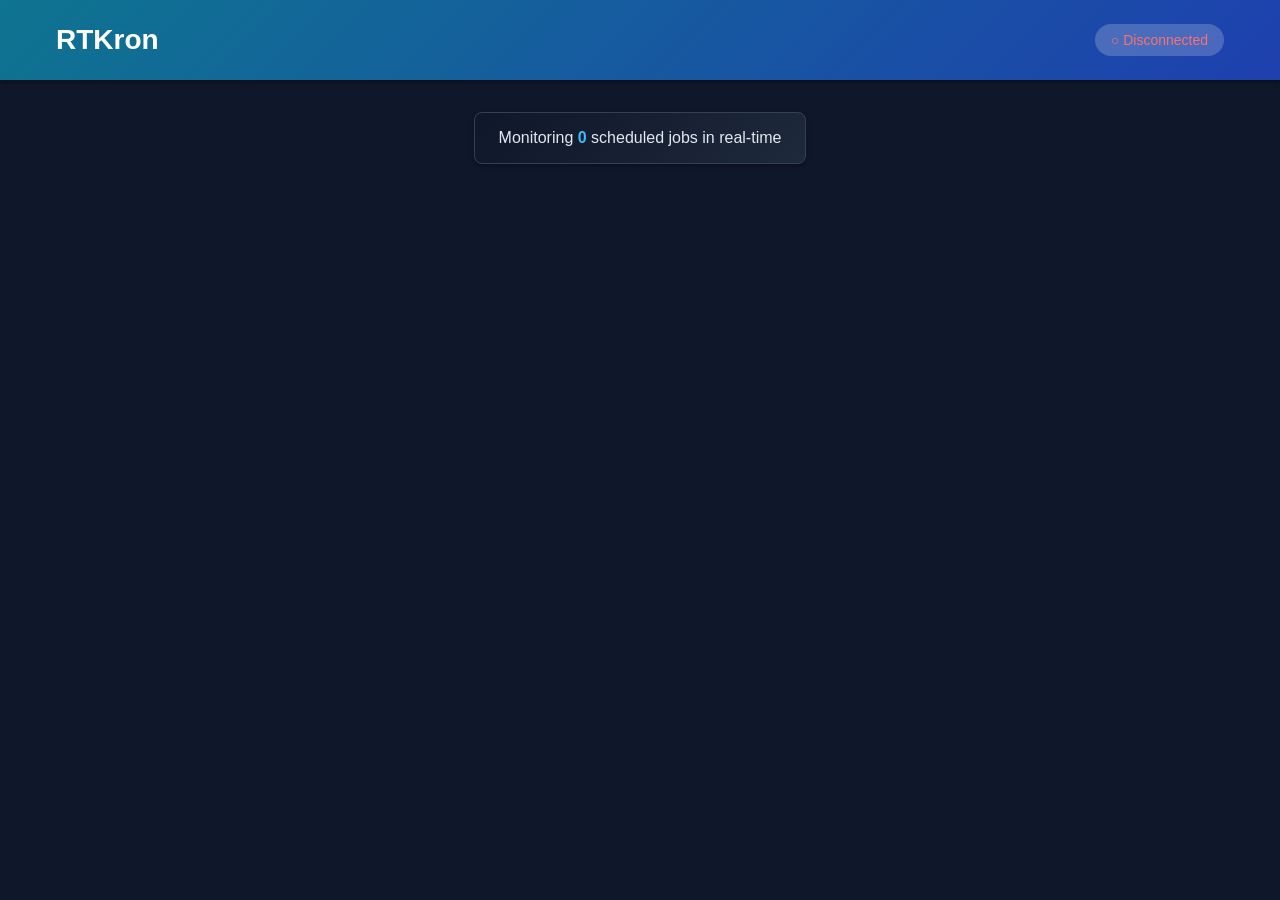
==== internal/api/static/index.html @ bca32833 "feat: self-hosted single-app UI forked from gocron-ui, drop gocron-ui dep Replace the gocron-ui /sch" ====
<!DOCTYPE html>
<html lang="en">
<head>
    <meta charset="UTF-8">
    <meta name="viewport" content="width=device-width, initial-scale=1.0">
    <title>RTKron</title>
    <link rel="stylesheet" href="style.css">
</head>
<body>
    <header class="header">
        <div class="container">
            <div class="header-content">
                <h1 class="header-title">
                    <span id="main-title">RTKron</span>
                    <small id="powered-by" class="powered-by" style="display: none;">codeg manager</small>
                </h1>
                <div class="header-status">
                    <span id="connection-status" class="status-indicator disconnected">
                        ○ Disconnected
                    </span>
                </div>
            </div>
        </div>
    </header>

    <!-- main content -->
    <main class="main-content">
        <div class="container">
            <div id="error-banner" class="error-banner" style="display: none;">
                <span id="error-message"></span>
                <button onclick="hideError()">×</button>
            </div>

            <div class="actions">
                <div class="info-banner">
                    <span>Monitoring <strong id="job-count">0</strong> scheduled jobs in real-time</span>
                </div>
            </div>

            <div id="jobs-container">
                <!-- jobs will be rendered here -->
            </div>
        </div>
    </main>

    <script src="app.js"></script>
</body>
</html>
---- internal/api/static/style.css ----
* {
    margin: 0;
    padding: 0;
    box-sizing: border-box;
}

body {
    font-family: 'Inter', -apple-system, BlinkMacSystemFont, 'Segoe UI', 'Roboto', 'Oxygen',
        'Ubuntu', 'Cantarell', 'Fira Sans', 'Droid Sans', 'Helvetica Neue', sans-serif;
    -webkit-font-smoothing: antialiased;
    -moz-osx-font-smoothing: grayscale;
    background-color: #0f172a;
    color: #f8fafc;
    min-height: 100vh;
    display: flex;
    flex-direction: column;
}

.container {
    max-width: 1200px;
    margin: 0 auto;
    padding: 0 1rem;
    width: 100%;
}

/* Header */
.header {
    background: linear-gradient(135deg, #0e7490 0%, #1e40af 100%);
    color: white;
    padding: 1.5rem 0;
    box-shadow: 0 2px 4px rgba(0, 0, 0, 0.4);
}

.header-content {
    display: flex;
    justify-content: space-between;
    align-items: center;
}

.header-title {
    font-size: 1.75rem;
    font-weight: 700;
    display: flex;
    flex-direction: column;
    align-items: flex-start;
    gap: 0.25rem;
}

.powered-by {
    font-size: 0.75rem;
    font-weight: 400;
    opacity: 0.85;
    font-style: italic;
    letter-spacing: 0.3px;
}

.status-indicator {
    font-size: 0.875rem;
    font-weight: 500;
    padding: 0.5rem 1rem;
    border-radius: 20px;
    background-color: rgba(255, 255, 255, 0.2);
}

.status-indicator.connected {
    color: #4ade80;
}

.status-indicator.disconnected {
    color: #f87171;
}

/* Main Content */
.main-content {
    flex: 1;
    padding: 2rem 0;
}

.actions {
    margin-bottom: 2rem;
    display: flex;
    justify-content: center;
}

.info-banner {
    background: linear-gradient(135deg, #0f172a 0%, #1e293b 100%);
    color: #e2e8f0;
    padding: 1rem 1.5rem;
    border-radius: 8px;
    display: flex;
    align-items: center;
    gap: 0.75rem;
    border: 1px solid #334155;
    box-shadow: 0 2px 4px rgba(0, 0, 0, 0.3);
}

.info-icon {
    font-size: 1.5rem;
}

.info-banner strong {
    color: #38bdf8;
    font-weight: 700;
}

/* Buttons */
.btn {
    padding: 0.75rem 1.5rem;
    border: none;
    border-radius: 4px;
    font-size: 1rem;
    cursor: pointer;
    transition: all 0.2s;
    font-weight: 500;
}

.btn-primary {
    background: linear-gradient(135deg, #0ea5e9 0%, #2563eb 100%);
    color: white;
    box-shadow: 0 4px 6px rgba(14, 165, 233, 0.3);
}

.btn-primary:hover {
    box-shadow: 0 6px 12px rgba(14, 165, 233, 0.4);
    transform: translateY(-2px);
}

.btn-primary:disabled {
    background-color: #475569;
    cursor: not-allowed;
}

.btn-secondary {
    background-color: #475569;
    color: white;
}

.btn-secondary:hover {
    background-color: #334155;
}

.btn-success {
    background: linear-gradient(135deg, #10b981 0%, #14b8a6 100%);
    color: white;
    padding: 0.5rem 1rem;
    font-size: 0.875rem;
    border: none;
    box-shadow: 0 2px 4px rgba(16, 185, 129, 0.3);
}

.btn-success:hover {
    box-shadow: 0 4px 8px rgba(16, 185, 129, 0.4);
    transform: translateY(-1px);
}

.btn-danger {
    background: linear-gradient(135deg, #ef4444 0%, #d946ef 100%);
    color: white;
    padding: 0.5rem 1rem;
    font-size: 0.875rem;
    border: none;
    box-shadow: 0 2px 4px rgba(239, 68, 68, 0.3);
}

.btn-danger:hover {
    box-shadow: 0 4px 8px rgba(239, 68, 68, 0.4);
    transform: translateY(-1px);
}

.btn-sm {
    padding: 0.4rem 0.8rem;
    font-size: 0.875rem;
}

/* Error Banner */
.error-banner {
    background-color: #450a0a;
    color: #fecaca;
    padding: 1rem;
    border-radius: 4px;
    margin-bottom: 1rem;
    display: flex;
    justify-content: space-between;
    align-items: center;
    border: 1px solid #7f1d1d;
}

.error-banner button {
    background: none;
    border: none;
    color: #fecaca;
    font-size: 1.5rem;
    cursor: pointer;
    padding: 0;
    width: 2rem;
    height: 2rem;
}

/* Jobs List */
.job-list {
    margin-top: 2rem;
}

.job-list-title {
    font-size: 1.5rem;
    margin-bottom: 1.5rem;
    color: #f8fafc;
}

.job-grid {
    display: grid;
    grid-template-columns: repeat(auto-fill, minmax(350px, 1fr));
    gap: 1.5rem;
}

.empty-state {
    text-align: center;
    padding: 4rem 2rem;
    background: linear-gradient(135deg, #1e293b 0%, #0f172a 100%);
    border-radius: 12px;
    box-shadow: 0 4px 8px rgba(0, 0, 0, 0.4);
    border: 2px dashed #334155;
}

.empty-icon {
    font-size: 5rem;
    margin-bottom: 1rem;
    filter: grayscale(0.3);
}

.empty-state h2 {
    font-size: 1.5rem;
    color: #f8fafc;
    margin-bottom: 0.5rem;
}

.empty-state p {
    color: #94a3b8;
    font-size: 1rem;
    margin-bottom: 1.5rem;
}

.empty-hint {
    background: #1e3a5f;
    color: #bfdbfe;
    padding: 1rem;
    border-radius: 6px;
    border: 1px solid #1d4ed8;
    margin-top: 1rem;
    font-size: 0.9rem;
    max-width: 500px;
    margin-left: auto;
    margin-right: auto;
}

.empty-hint a,
.empty-hint code {
    color: #93c5fd;
}

/* Job Card */
.job-card {
    background: #1e293b;
    border-radius: 12px;
    padding: 1.5rem;
    box-shadow: 0 2px 8px rgba(0, 0, 0, 0.4);
    transition: all 0.3s ease;
    border: 1px solid #334155;
}

.job-card:hover {
    transform: translateY(-4px);
    box-shadow: 0 8px 16px rgba(0, 0, 0, 0.5);
    border-color: rgba(56, 189, 248, 0.3);
}

.job-card-header {
    display: flex;
    justify-content: space-between;
    align-items: flex-start;
    margin-bottom: 1rem;
}

.job-name {
    font-size: 1.25rem;
    color: #f8fafc;
    margin: 0;
    flex: 1;
    word-break: break-word;
}

.job-actions {
    display: flex;
    gap: 0.5rem;
}

.job-tags {
    display: flex;
    flex-wrap: wrap;
    gap: 0.5rem;
    margin-bottom: 1rem;
}

.job-info {
    display: flex;
    flex-direction: column;
    gap: 0.75rem;
    margin-bottom: 1rem;
}

.job-info-item {
    display: flex;
    flex-direction: column;
    gap: 0.25rem;
}

.job-info-label {
    font-size: 0.75rem;
    color: #94a3b8;
    text-transform: uppercase;
    letter-spacing: 0.5px;
    font-weight: 600;
    display: flex;
    align-items: center;
    gap: 0.35rem;
}

.job-info-label::before {
    content: '';
    display: inline-block;
    width: 4px;
    height: 4px;
    background: #38bdf8;
    border-radius: 50%;
}

.job-info-value {
    font-size: 0.875rem;
    color: #e2e8f0;
    display: flex;
    align-items: center;
    gap: 0.5rem;
    flex-wrap: wrap;
}

.schedule-badge {
    background: linear-gradient(135deg, #0ea5e9 0%, #2563eb 100%);
    color: white;
    padding: 0.375rem 0.75rem;
    border-radius: 6px;
    font-size: 0.8rem;
    font-weight: 600;
    display: inline-flex;
    align-items: center;
    gap: 0.35rem;
    margin-top: 0.25rem;
}

.schedule-badge::before {
    content: '⏱';
    font-size: 1rem;
}

.schedule-detail {
    font-size: 0.75rem;
    color: #94a3b8;
    font-family: 'Courier New', monospace;
    background: #0f172a;
    padding: 0.25rem 0.5rem;
    border-radius: 4px;
    margin-top: 0.25rem;
    display: inline-block;
}

.time-until {
    background: linear-gradient(135deg, #052e2b 0%, #064e3b 100%);
    color: #6ee7b7;
    padding: 0.25rem 0.65rem;
    border-radius: 12px;
    font-size: 0.75rem;
    font-weight: 600;
    border: 1px solid #065f46;
    display: inline-flex;
    align-items: center;
    gap: 0.25rem;
}

.job-id {
    font-family: monospace;
    font-size: 0.75rem;
    color: #64748b;
    word-break: break-all;
}

.job-schedule {
    margin-top: 1rem;
    padding-top: 1rem;
    border-top: 1px solid #334155;
}

.schedule-toggle {
    background: none;
    border: none;
    color: #38bdf8;
    cursor: pointer;
    font-size: 0.875rem;
    font-weight: 500;
    padding: 0;
    display: flex;
    align-items: center;
    gap: 0.25rem;
    transition: color 0.2s ease;
}

.schedule-toggle:hover {
    color: #7dd3fc;
}

.schedule-toggle span {
    transition: transform 0.2s ease;
    display: inline-block;
}

.schedule-details {
    margin-top: 0.75rem;
    padding-left: 1.25rem;
    overflow: hidden;
    transition: max-height 0.3s ease-out, opacity 0.2s ease-out;
    opacity: 1;
}

.schedule-details[style*="display: none"] {
    max-height: 0;
    opacity: 0;
}

.schedule-details[style*="display: block"] {
    max-height: 500px;
    opacity: 1;
}

.schedule-item {
    font-size: 0.875rem;
    color: #94a3b8;
    padding: 0.25rem 0;
}
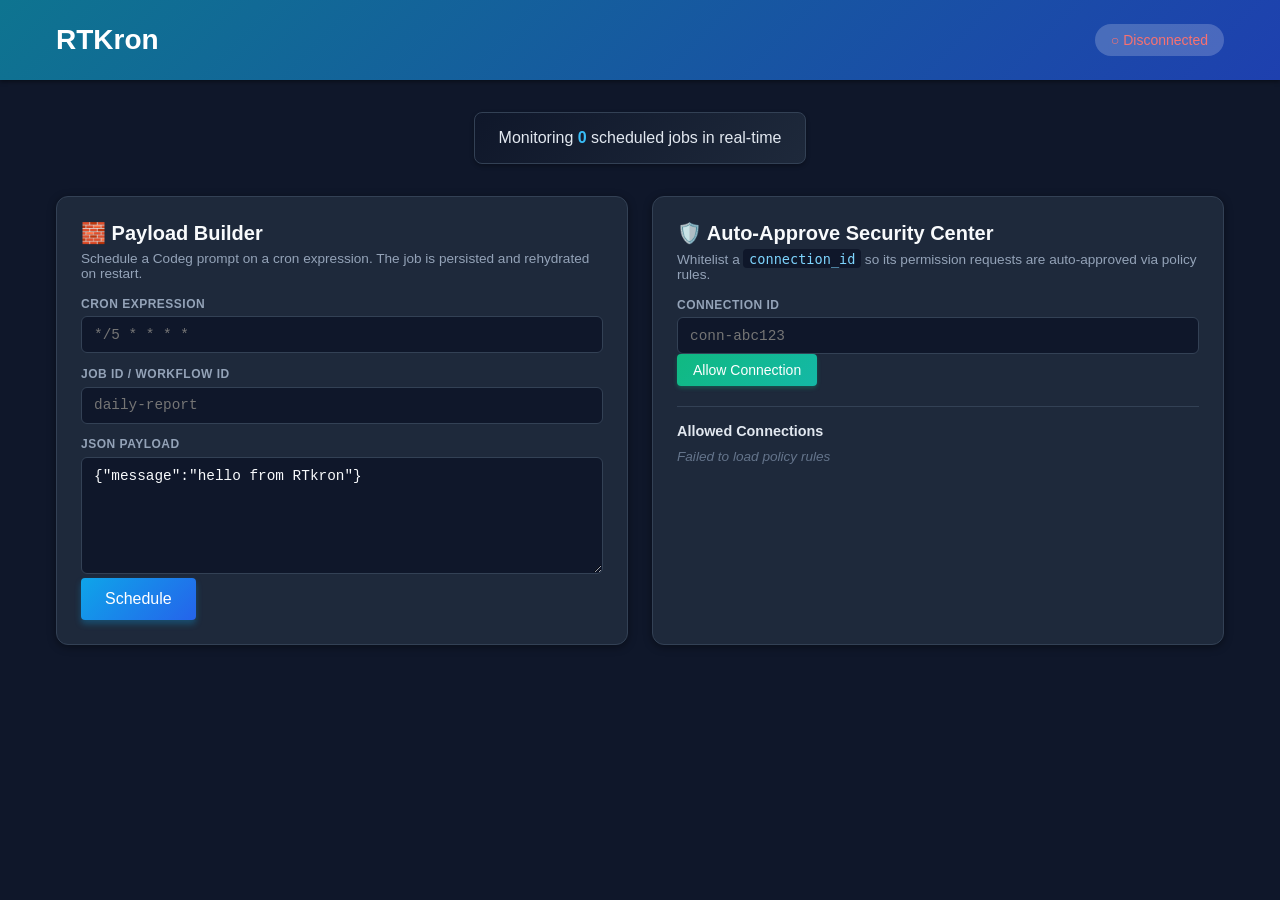
==== commit a59a2451: "feat: Codeg tools - Payload Builder and Auto-Approve Security Center Embed two Codeg-specific tools " ====
--- a/internal/api/static/index.html
+++ b/internal/api/static/index.html
@@ -37,6 +37,47 @@
                 </div>
             </div>
 
+            <!-- Codeg Tools -->
+            <section class="tools-grid">
+
+                <!-- Payload Builder -->
+                <div class="tool-card">
+                    <h2 class="tool-title">🧱 Payload Builder</h2>
+                    <p class="tool-desc">Schedule a Codeg prompt on a cron expression. The job is persisted and rehydrated on restart.</p>
+                    <form id="payload-builder-form">
+                        <label class="tool-label" for="pb-cron-expr">Cron Expression</label>
+                        <input class="tool-input" type="text" id="pb-cron-expr" placeholder="*/5 * * * *" required>
+
+                        <label class="tool-label" for="pb-job-id">Job ID / Workflow ID</label>
+                        <input class="tool-input" type="text" id="pb-job-id" placeholder="daily-report" required>
+
+                        <label class="tool-label" for="pb-payload">JSON Payload</label>
+                        <textarea class="tool-textarea" id="pb-payload" rows="6" placeholder='{"message":"hello from RTkron"}'>{"message":"hello from RTkron"}</textarea>
+
+                        <button type="submit" class="btn btn-primary">Schedule</button>
+                        <span id="pb-status" class="form-status"></span>
+                    </form>
+                </div>
+
+                <!-- Auto-Approve Security Center -->
+                <div class="tool-card">
+                    <h2 class="tool-title">🛡️ Auto-Approve Security Center</h2>
+                    <p class="tool-desc">Whitelist a <code>connection_id</code> so its permission requests are auto-approved via policy rules.</p>
+                    <form id="policy-form">
+                        <label class="tool-label" for="policy-connection-id">Connection ID</label>
+                        <input class="tool-input" type="text" id="policy-connection-id" placeholder="conn-abc123" required>
+                        <button type="submit" class="btn btn-success">Allow Connection</button>
+                        <span id="policy-status" class="form-status"></span>
+                    </form>
+                    <div id="policy-list" class="policy-list">
+                        <h3 class="policy-title">Allowed Connections</h3>
+                        <ul id="policy-items" class="policy-items"></ul>
+                        <p id="policy-empty" class="policy-empty">No rules yet.</p>
+                    </div>
+                </div>
+
+            </section>
+
             <div id="jobs-container">
                 <!-- jobs will be rendered here -->
             </div>
--- a/internal/api/static/style.css
+++ b/internal/api/static/style.css
@@ -444,3 +444,130 @@
     color: #94a3b8;
     padding: 0.25rem 0;
 }
+
+/* Codeg Tools */
+.tools-grid {
+    display: grid;
+    grid-template-columns: repeat(auto-fit, minmax(380px, 1fr));
+    gap: 1.5rem;
+    margin-bottom: 2rem;
+}
+
+.tool-card {
+    background: #1e293b;
+    border-radius: 12px;
+    padding: 1.5rem;
+    border: 1px solid #334155;
+    box-shadow: 0 2px 8px rgba(0, 0, 0, 0.4);
+}
+
+.tool-title {
+    font-size: 1.25rem;
+    color: #f8fafc;
+    margin-bottom: 0.35rem;
+}
+
+.tool-desc {
+    font-size: 0.85rem;
+    color: #94a3b8;
+    margin-bottom: 1rem;
+}
+
+.tool-desc code {
+    color: #7dd3fc;
+    background: #0f172a;
+    padding: 0.1rem 0.35rem;
+    border-radius: 4px;
+}
+
+.tool-label {
+    display: block;
+    font-size: 0.75rem;
+    color: #94a3b8;
+    text-transform: uppercase;
+    letter-spacing: 0.5px;
+    font-weight: 600;
+    margin-bottom: 0.35rem;
+    margin-top: 0.85rem;
+}
+
+.tool-label:first-of-type {
+    margin-top: 0;
+}
+
+.tool-input,
+.tool-textarea {
+    width: 100%;
+    background: #0f172a;
+    color: #f8fafc;
+    border: 1px solid #334155;
+    border-radius: 6px;
+    padding: 0.6rem 0.75rem;
+    font-size: 0.9rem;
+    font-family: 'Courier New', monospace;
+    outline: none;
+}
+
+.tool-input:focus,
+.tool-textarea:focus {
+    border-color: #38bdf8;
+    box-shadow: 0 0 0 2px rgba(56, 189, 248, 0.2);
+}
+
+.tool-textarea {
+    resize: vertical;
+}
+
+.form-status {
+    margin-left: 0.75rem;
+    font-size: 0.85rem;
+}
+
+.form-status.success {
+    color: #4ade80;
+}
+
+.form-status.error {
+    color: #f87171;
+}
+
+.policy-list {
+    margin-top: 1.25rem;
+    padding-top: 1rem;
+    border-top: 1px solid #334155;
+}
+
+.policy-title {
+    font-size: 0.9rem;
+    color: #e2e8f0;
+    margin-bottom: 0.6rem;
+}
+
+.policy-items {
+    list-style: none;
+    display: flex;
+    flex-direction: column;
+    gap: 0.5rem;
+}
+
+.policy-item {
+    display: flex;
+    justify-content: space-between;
+    align-items: center;
+    background: #0f172a;
+    border: 1px solid #334155;
+    border-radius: 6px;
+    padding: 0.5rem 0.75rem;
+}
+
+.policy-item code {
+    color: #7dd3fc;
+    font-size: 0.85rem;
+    word-break: break-all;
+}
+
+.policy-empty {
+    font-size: 0.85rem;
+    color: #64748b;
+    font-style: italic;
+}
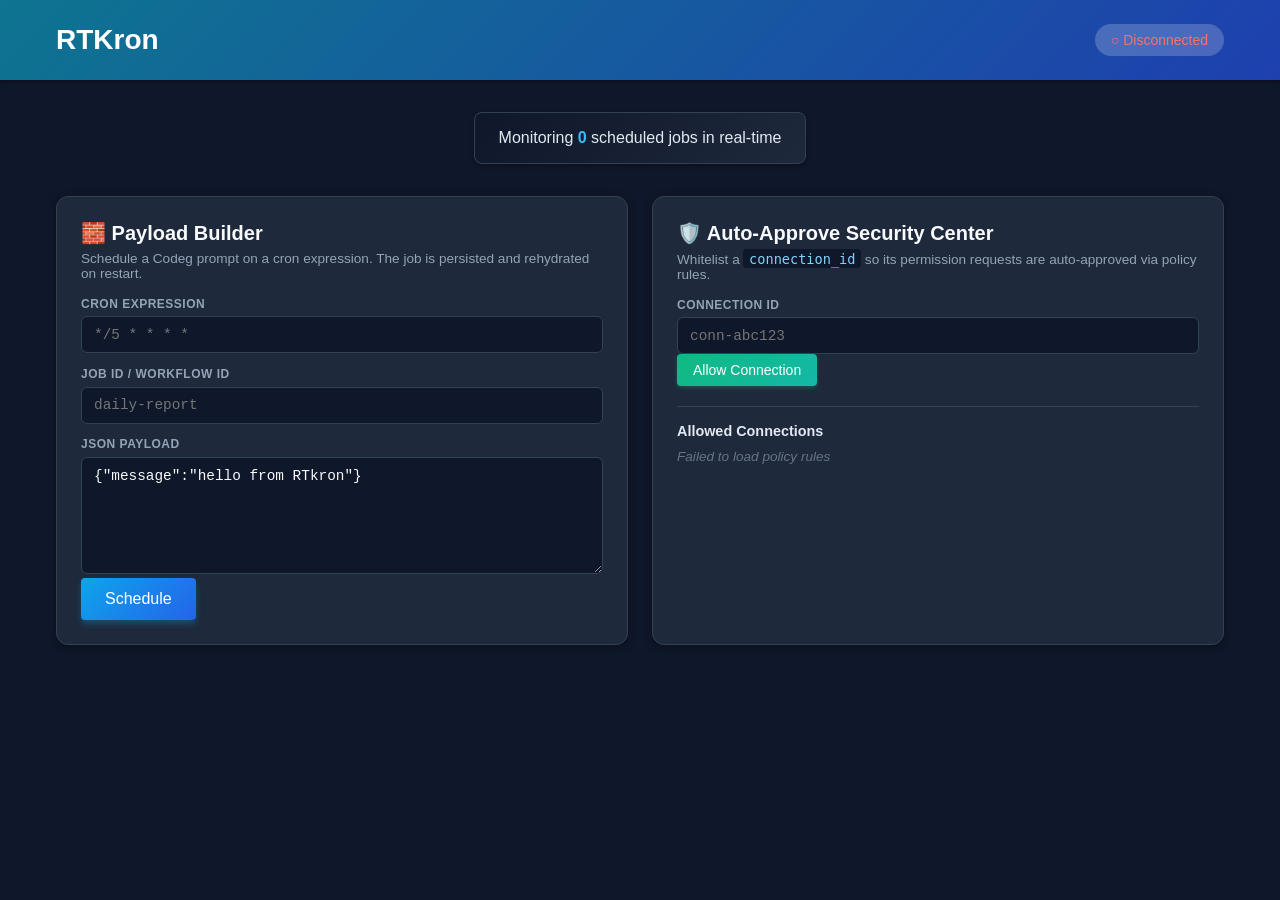
==== commit 61aa9709: "refactor: zero inline JS/styles in the dashboard (data-action + event delegation) - index.html: repl" ====
--- a/internal/api/static/index.html
+++ b/internal/api/static/index.html
@@ -12,7 +12,7 @@
             <div class="header-content">
                 <h1 class="header-title">
                     <span id="main-title">RTKron</span>
-                    <small id="powered-by" class="powered-by" style="display: none;">codeg manager</small>
+                    <small id="powered-by" class="powered-by hidden">codeg manager</small>
                 </h1>
                 <div class="header-status">
                     <span id="connection-status" class="status-indicator disconnected">
@@ -26,9 +26,9 @@
     <!-- main content -->
     <main class="main-content">
         <div class="container">
-            <div id="error-banner" class="error-banner" style="display: none;">
+            <div id="error-banner" class="error-banner hidden">
                 <span id="error-message"></span>
-                <button onclick="hideError()">×</button>
+                <button type="button" data-action="hide-error">×</button>
             </div>
 
             <div class="actions">
--- a/internal/api/static/style.css
+++ b/internal/api/static/style.css
@@ -314,6 +314,10 @@
     gap: 0.25rem;
 }
 
+.job-info-item.job-schedule-item {
+    margin-bottom: 1rem;
+}
+
 .job-info-label {
     font-size: 0.75rem;
     color: #94a3b8;
@@ -429,14 +433,15 @@
     opacity: 1;
 }
 
-.schedule-details[style*="display: none"] {
+.schedule-details.hidden {
+    display: none;
     max-height: 0;
     opacity: 0;
 }
 
-.schedule-details[style*="display: block"] {
-    max-height: 500px;
-    opacity: 1;
+/* Utility: hidden state (no inline styles anywhere) */
+.hidden {
+    display: none !important;
 }
 
 .schedule-item {
